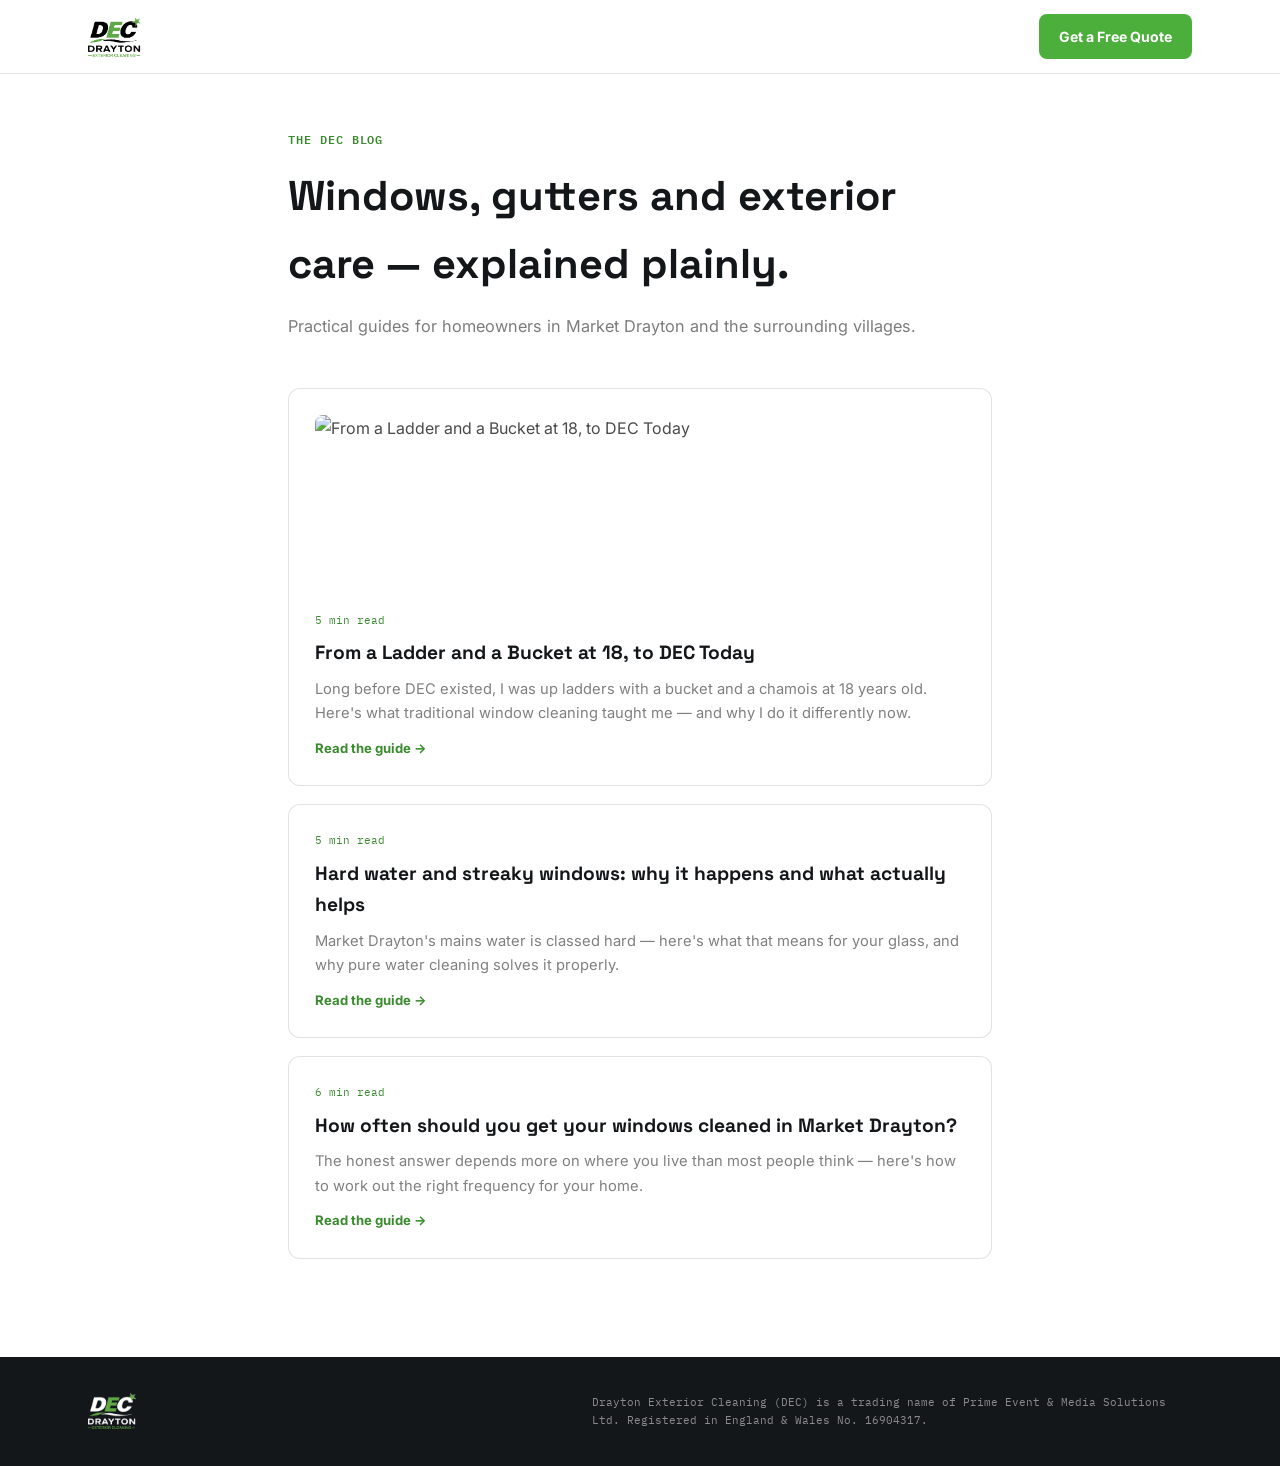
==== dec-site-cms/blog.html @ 6cbd9c51 "Update blog.html" ====
<!DOCTYPE html>
<html lang="en">
<head>
<meta charset="UTF-8">
<meta name="viewport" content="width=device-width, initial-scale=1.0">
<title>Blog | DEC — Drayton Exterior Cleaning</title>
<meta name="description" content="Tips and guides on window cleaning, gutters and exterior care for homes in Market Drayton and Shropshire.">
<link rel="canonical" href="https://draytonclean.co.uk/blog.html">
<meta property="og:type" content="website">
<meta property="og:title" content="Blog | DEC — Drayton Exterior Cleaning">
<meta property="og:description" content="Tips and guides on window cleaning, gutters and exterior care for homes in Market Drayton and Shropshire.">
<meta property="og:url" content="https://draytonclean.co.uk/blog.html">
<meta name="twitter:card" content="summary_large_image">
<link rel="icon" type="image/x-icon" href="/favicon.ico">
<link rel="icon" type="image/png" sizes="32x32" href="/favicon-32x32.png">
<link rel="icon" type="image/png" sizes="16x16" href="/favicon-16x16.png">
<link rel="apple-touch-icon" sizes="180x180" href="/apple-touch-icon.png">
<link rel="icon" type="image/png" sizes="192x192" href="/android-chrome-192x192.png">
<link rel="preconnect" href="https://fonts.googleapis.com">
<link href="https://fonts.googleapis.com/css2?family=Space+Grotesk:wght@500;600;700;800&family=Inter:wght@400;500;600;700&family=IBM+Plex+Mono:wght@500&display=swap" rel="stylesheet">
<script src="https://cdn.jsdelivr.net/npm/marked/marked.min.js"></script>
<style>
  :root{
    --black:#14171A; --green:#4CAF3C; --green-dark:#3A8A2E; --green-tint:#EAF6E7;
    --grey:#4A4A4A; --line:rgba(20,23,26,0.12); --offwhite:#F7F8F6;
    --display:'Space Grotesk',sans-serif; --body:'Inter',sans-serif; --mono:'IBM Plex Mono',monospace;
  }
  *{box-sizing:border-box;}
  body{margin:0; background:#fff; color:var(--grey); font-family:var(--body); font-size:16px; line-height:1.65;}
  h1,h2{font-family:var(--display); margin:0; color:var(--black);}
  p{margin:0;} a{color:inherit; text-decoration:none;}
  .wrap{max-width:760px; margin:0 auto; padding:0 28px;}
  @media (max-width:640px){.wrap{padding:0 20px;}}
  header{position:sticky; top:0; z-index:50; background:rgba(255,255,255,0.92); backdrop-filter:blur(10px); border-bottom:1px solid var(--line);}
  .nav{max-width:1160px; margin:0 auto; padding:14px 28px; display:flex; align-items:center; justify-content:space-between;}
  .brand{display:flex; flex-direction:column; line-height:1;}
  .brand .mark{font-family:var(--display); font-weight:800; font-size:1.5rem; color:var(--black);}
  .brand .mark span{color:var(--green);}
  .btn{display:inline-flex; align-items:center; font-family:var(--body); font-weight:700; font-size:0.88rem; padding:11px 20px; border-radius:8px; background:var(--green); color:#fff;}
  .eyebrow{font-family:var(--mono); font-size:0.74rem; letter-spacing:0.08em; text-transform:uppercase; color:var(--green-dark); font-weight:600; margin-bottom:12px;}
  .blog-hero{padding:56px 0 36px;}
  .blog-hero h1{font-size:clamp(1.9rem,4vw,2.6rem); font-weight:800;}
  .blog-hero p{margin-top:14px; opacity:0.72; font-size:1.02rem;}
  #postList{padding:12px 0 88px; display:flex; flex-direction:column; gap:18px;}
  .post-card{background:#fff; border:1px solid var(--line); border-radius:12px; padding:26px; cursor:pointer; transition:box-shadow .15s ease, transform .15s ease; overflow:hidden;}
  .post-card img{width:100%; height:180px; object-fit:cover; border-radius:8px; margin-bottom:16px; display:block;}
  #detailImage{width:100%; max-height:360px; object-fit:cover; border-radius:12px; margin-bottom:24px; display:none;}
  .post-card:hover{box-shadow:0 14px 30px rgba(20,23,26,0.08); transform:translateY(-2px); border-color:var(--green);}
  .post-meta{font-family:var(--mono); font-size:0.7rem; color:var(--green-dark);}
  .post-card h2{margin-top:8px; font-size:1.2rem; font-weight:700;}
  .post-card .excerpt{margin-top:8px; font-size:0.92rem; opacity:0.7;}
  .read-more{margin-top:12px; font-size:0.82rem; font-weight:700; color:var(--green-dark);}
  #postDetail{display:none; padding:56px 0 88px;}
  #postDetail h1{font-size:clamp(1.7rem,3.4vw,2.3rem); margin-bottom:22px;}
  #postDetail .body p{margin-bottom:16px; font-size:1rem;}
  #postDetail .body h2{font-size:1.2rem; margin:28px 0 10px;}
  #postDetail .body ul{margin:0 0 16px; padding-left:20px;}
  #postDetail .body li{margin-bottom:6px;}
  .back-link{display:inline-block; margin-bottom:20px; font-size:0.88rem; font-weight:700; color:var(--green-dark);}
  #emptyState{padding:20px 0; opacity:0.6; font-size:0.92rem;}
  footer{background:var(--black); color:#fff; padding:36px 0; margin-top:10px;}
  .footer-inner{max-width:1160px; margin:0 auto; padding:0 28px; display:flex; justify-content:space-between; align-items:center; flex-wrap:wrap; gap:18px;}
  .legal-line{font-family:var(--mono); font-size:0.7rem; opacity:0.5; max-width:600px;}
</style>
</head>
<body>
<header>
  <div class="nav">
    <a class="brand" href="index.html"><img src="content/uploads/dec-logo.png" alt="Drayton Exterior Cleaning" style="height:40px;width:auto;"></a>
    <a class="btn" href="index.html#booking">Get a Free Quote</a>
  </div>
</header>
<main class="wrap">
  <section class="blog-hero">
    <div class="eyebrow">The DEC Blog</div>
    <h1>Windows, gutters and exterior care — explained plainly.</h1>
    <p>Practical guides for homeowners in Market Drayton and the surrounding villages.</p>
  </section>
  <section id="postList"></section>
  <p id="emptyState" style="display:none;">No posts yet — check back soon.</p>
  <article id="postDetail">
    <a class="back-link" href="#" id="backLink">← Back to the blog</a>
    <img id="detailImage" src="" alt="">
    <div class="post-meta" id="detailMeta"></div>
    <h1 id="detailTitle"></h1>
    <div class="body" id="detailBody"></div>
  </article>
</main>
<footer>
  <div class="footer-inner">
    <img src="content/uploads/dec-logo-dark.png" alt="Drayton Exterior Cleaning" style="height:36px;width:auto;">
    <p class="legal-line">Drayton Exterior Cleaning (DEC) is a trading name of Prime Event &amp; Media Solutions Ltd. Registered in England &amp; Wales No. 16904317.</p>
  </div>
</footer>
<script>
  var posts = [];
  function slugify(title){
    return title.toLowerCase().replace(/[^a-z0-9]+/g, '-').replace(/(^-|-$)/g, '');
  }
  function renderList(){
    var listEl = document.getElementById('postList');
    var emptyEl = document.getElementById('emptyState');
    if (!posts.length){ emptyEl.style.display = 'block'; return; }
    var sorted = posts.slice().sort(function(a,b){ return new Date(b.date) - new Date(a.date); });
    listEl.innerHTML = sorted.map(function(p){
      var slug = slugify(p.title);
      return '<div class="post-card" onclick="location.hash=\'' + slug + '\'">' +
        (p.image ? '<img src="' + p.image + '" alt="' + p.title + '">' : '') +
        '<div class="post-meta">' + (p.readtime || '') + '</div>' +
        '<h2>' + p.title + '</h2>' +
        '<p class="excerpt">' + p.excerpt + '</p>' +
        '<div class="read-more">Read the guide →</div>' +
      '</div>';
    }).join('');
  }
  function renderDetail(slug){
    var post = posts.find(function(p){ return slugify(p.title) === slug; });
    if (!post) { location.hash = ''; return; }
    document.getElementById('postList').style.display = 'none';
    document.getElementById('emptyState').style.display = 'none';
    document.getElementById('postDetail').style.display = 'block';
    var detailImg = document.getElementById('detailImage');
    if (post.image) { detailImg.src = post.image; detailImg.alt = post.title; detailImg.style.display = 'block'; }
    else { detailImg.style.display = 'none'; }
    document.getElementById('detailMeta').textContent = (post.readtime || '') + (post.date ? ' · ' + new Date(post.date).toLocaleDateString('en-GB', {day:'numeric', month:'short', year:'numeric'}) : '');
    document.getElementById('detailTitle').textContent = post.title;
    document.getElementById('detailBody').innerHTML = window.marked ? window.marked.parse(post.body || '') : (post.body || '');
  }
  function route(){
    var slug = location.hash.replace('#', '');
    if (slug){
      renderDetail(slug);
    } else {
      document.getElementById('postDetail').style.display = 'none';
      document.getElementById('postList').style.display = 'flex';
      if (posts.length) document.getElementById('emptyState').style.display = 'none';
    }
  }
  document.getElementById('backLink').addEventListener('click', function(e){ e.preventDefault(); location.hash = ''; });
  window.addEventListener('hashchange', route);
  fetch('content/posts.json')
    .then(function(r){ return r.json(); })
    .then(function(data){
      posts = data.blog || [];
      renderList();
      route();
    })
    .catch(function(){
      document.getElementById('emptyState').style.display = 'block';
    });
</script>
</body>
</html>
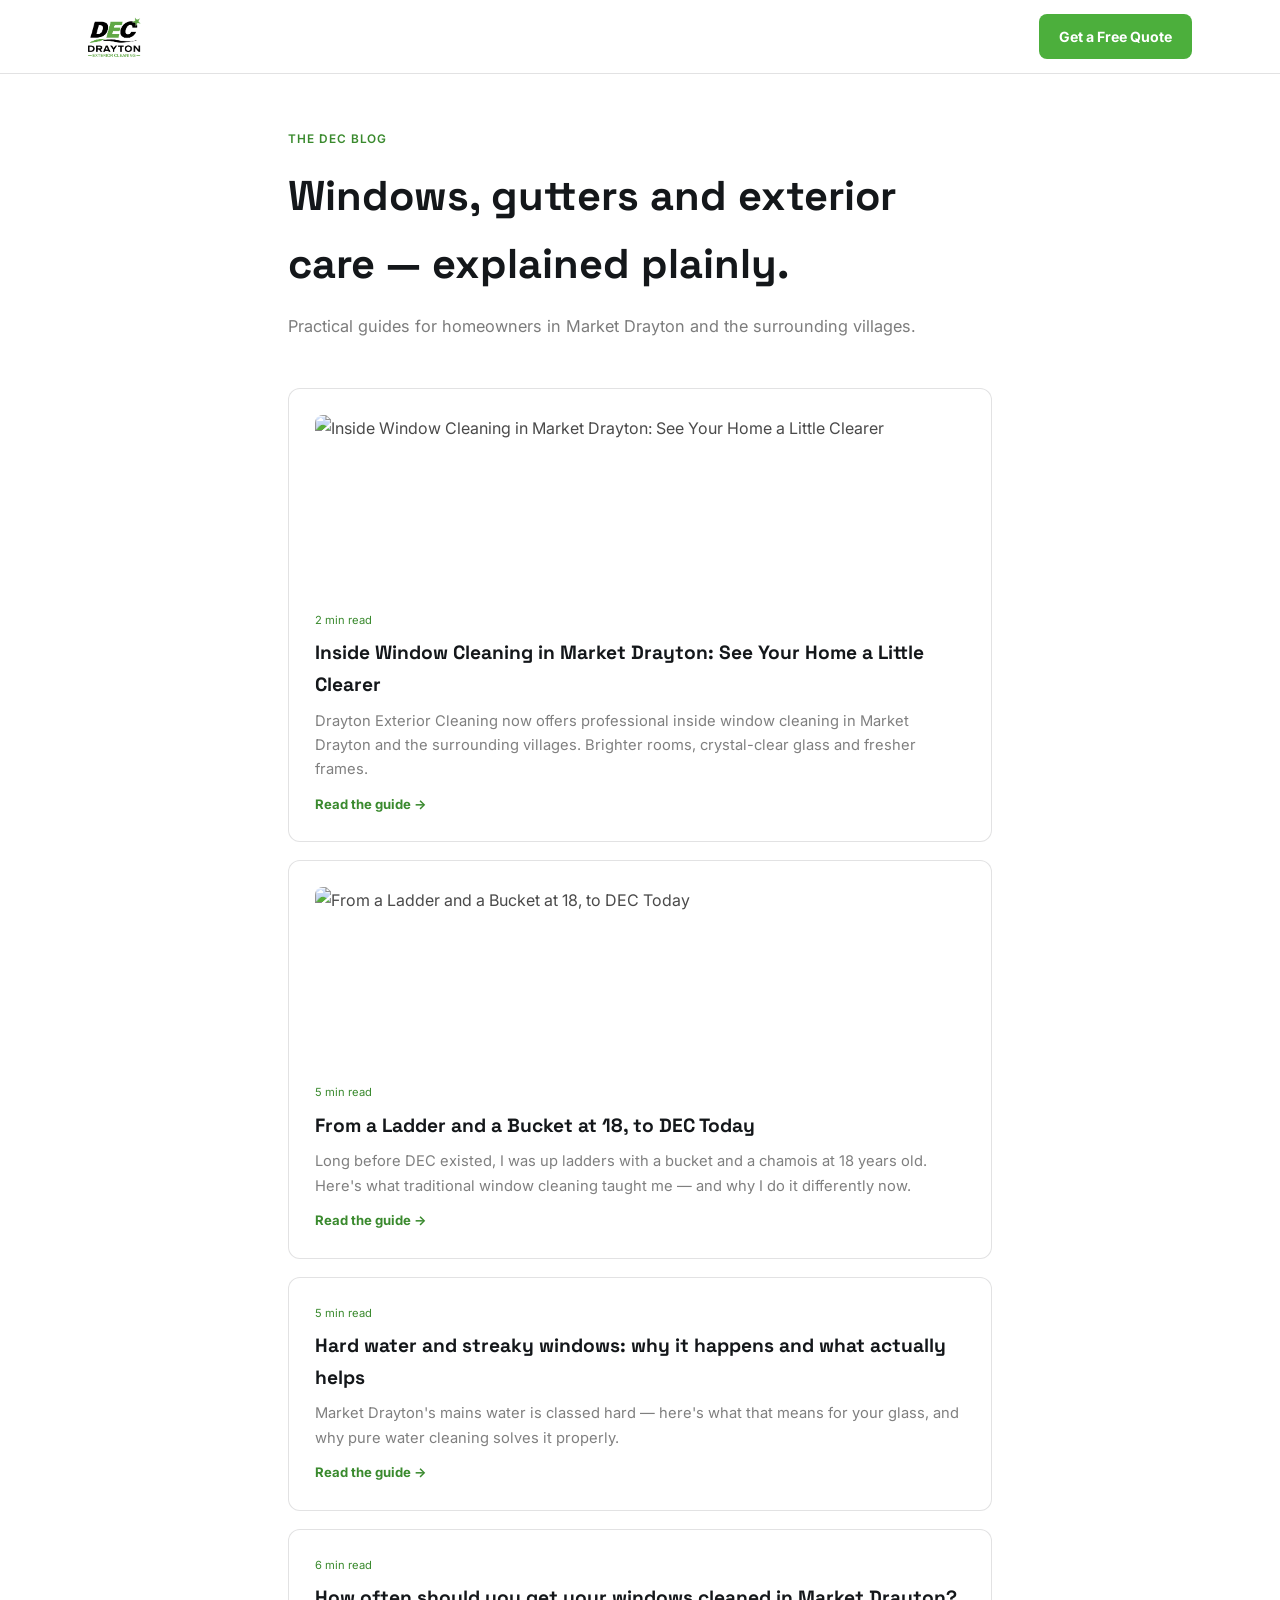
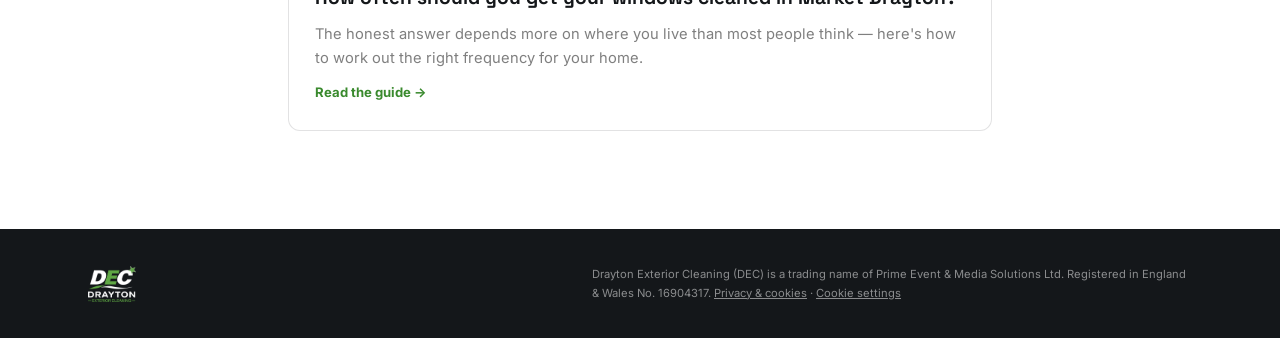
==== commit aefd53b9: "Add files via upload" ====
--- a/dec-site-cms/blog.html
+++ b/dec-site-cms/blog.html
@@ -3,6 +3,8 @@
 <head>
 <meta charset="UTF-8">
 <meta name="viewport" content="width=device-width, initial-scale=1.0">
+<!-- Cookie consent: Google Analytics only loads after "Accept" -->
+<script src="/dec-consent.js"></script>
 <title>Blog | DEC — Drayton Exterior Cleaning</title>
 <meta name="description" content="Tips and guides on window cleaning, gutters and exterior care for homes in Market Drayton and Shropshire.">
 <link rel="canonical" href="https://draytonclean.co.uk/blog.html">
@@ -11,19 +13,20 @@
 <meta property="og:description" content="Tips and guides on window cleaning, gutters and exterior care for homes in Market Drayton and Shropshire.">
 <meta property="og:url" content="https://draytonclean.co.uk/blog.html">
 <meta name="twitter:card" content="summary_large_image">
+  <meta property="og:image" content="https://draytonclean.co.uk/content/uploads/og-image.png"> <meta name="twitter:image" content="https://draytonclean.co.uk/content/uploads/og-image.png">
 <link rel="icon" type="image/x-icon" href="/favicon.ico">
 <link rel="icon" type="image/png" sizes="32x32" href="/favicon-32x32.png">
 <link rel="icon" type="image/png" sizes="16x16" href="/favicon-16x16.png">
 <link rel="apple-touch-icon" sizes="180x180" href="/apple-touch-icon.png">
 <link rel="icon" type="image/png" sizes="192x192" href="/android-chrome-192x192.png">
 <link rel="preconnect" href="https://fonts.googleapis.com">
-<link href="https://fonts.googleapis.com/css2?family=Space+Grotesk:wght@500;600;700;800&family=Inter:wght@400;500;600;700&family=IBM+Plex+Mono:wght@500&display=swap" rel="stylesheet">
+<link href="https://fonts.googleapis.com/css2?family=Space+Grotesk:wght@600;700;800&family=Inter:wght@400;600;700&display=swap" rel="stylesheet">
 <script src="https://cdn.jsdelivr.net/npm/marked/marked.min.js"></script>
 <style>
   :root{
     --black:#14171A; --green:#4CAF3C; --green-dark:#3A8A2E; --green-tint:#EAF6E7;
     --grey:#4A4A4A; --line:rgba(20,23,26,0.12); --offwhite:#F7F8F6;
-    --display:'Space Grotesk',sans-serif; --body:'Inter',sans-serif; --mono:'IBM Plex Mono',monospace;
+    --display:'Space Grotesk',sans-serif; --body:'Inter',sans-serif; --mono:'Inter',sans-serif;
   }
   *{box-sizing:border-box;}
   body{margin:0; background:#fff; color:var(--grey); font-family:var(--body); font-size:16px; line-height:1.65;}
@@ -54,13 +57,21 @@
   #postDetail h1{font-size:clamp(1.7rem,3.4vw,2.3rem); margin-bottom:22px;}
   #postDetail .body p{margin-bottom:16px; font-size:1rem;}
   #postDetail .body h2{font-size:1.2rem; margin:28px 0 10px;}
-  #postDetail .body ul{margin:0 0 16px; padding-left:20px;}
+    #postDetail .body ul{margin:0 0 16px; padding-left:20px;}
   #postDetail .body li{margin-bottom:6px;}
+  #postDetail .body iframe{width:100%; aspect-ratio:16/9; height:auto; border:0; border-radius:10px; margin:20px 0; display:block;}
   .back-link{display:inline-block; margin-bottom:20px; font-size:0.88rem; font-weight:700; color:var(--green-dark);}
   #emptyState{padding:20px 0; opacity:0.6; font-size:0.92rem;}
   footer{background:var(--black); color:#fff; padding:36px 0; margin-top:10px;}
   .footer-inner{max-width:1160px; margin:0 auto; padding:0 28px; display:flex; justify-content:space-between; align-items:center; flex-wrap:wrap; gap:18px;}
   .legal-line{font-family:var(--mono); font-size:0.7rem; opacity:0.5; max-width:600px;}
+
+  /* Respect visitors who turn off animations */
+  @media (prefers-reduced-motion: reduce){
+    html{scroll-behavior:auto !important;}
+    *,*::before,*::after{animation-duration:.01ms !important; animation-iteration-count:1 !important; transition-duration:.01ms !important;}
+  }
+  a:focus-visible,button:focus-visible,input:focus-visible,select:focus-visible,textarea:focus-visible{outline:3px solid var(--green-dark); outline-offset:2px;}
 </style>
 </head>
 <body>
@@ -76,7 +87,12 @@
     <h1>Windows, gutters and exterior care — explained plainly.</h1>
     <p>Practical guides for homeowners in Market Drayton and the surrounding villages.</p>
   </section>
-  <section id="postList"></section>
+  <section id="postList">
+<a class="post-card" href="#inside-window-cleaning-in-market-drayton-see-your-home-a-little-clearer" style="display:block;"><img src="/content/uploads/inside-window-cleaning.jpg" alt="Inside Window Cleaning in Market Drayton: See Your Home a Little Clearer" loading="lazy" decoding="async"><div class="post-meta">2 min read</div><h2>Inside Window Cleaning in Market Drayton: See Your Home a Little Clearer</h2><p class="excerpt">Drayton Exterior Cleaning now offers professional inside window cleaning in Market Drayton and the surrounding villages. Brighter rooms, crystal-clear glass and fresher frames.</p><div class="read-more">Read the guide →</div></a>
+<a class="post-card" href="#from-a-ladder-and-a-bucket-at-18-to-dec-today" style="display:block;"><img src="/content/uploads/img_5824.jpeg" alt="From a Ladder and a Bucket at 18, to DEC Today" loading="lazy" decoding="async"><div class="post-meta">5 min read</div><h2>From a Ladder and a Bucket at 18, to DEC Today</h2><p class="excerpt">Long before DEC existed, I was up ladders with a bucket and a chamois at 18 years old. Here&#x27;s what traditional window cleaning taught me — and why I do it differently now.</p><div class="read-more">Read the guide →</div></a>
+<a class="post-card" href="#hard-water-and-streaky-windows-why-it-happens-and-what-actually-helps" style="display:block;"><div class="post-meta">5 min read</div><h2>Hard water and streaky windows: why it happens and what actually helps</h2><p class="excerpt">Market Drayton&#x27;s mains water is classed hard — here&#x27;s what that means for your glass, and why pure water cleaning solves it properly.</p><div class="read-more">Read the guide →</div></a>
+<a class="post-card" href="#how-often-should-you-get-your-windows-cleaned-in-market-drayton" style="display:block;"><div class="post-meta">6 min read</div><h2>How often should you get your windows cleaned in Market Drayton?</h2><p class="excerpt">The honest answer depends more on where you live than most people think — here&#x27;s how to work out the right frequency for your home.</p><div class="read-more">Read the guide →</div></a>
+</section>
   <p id="emptyState" style="display:none;">No posts yet — check back soon.</p>
   <article id="postDetail">
     <a class="back-link" href="#" id="backLink">← Back to the blog</a>
@@ -89,7 +105,7 @@
 <footer>
   <div class="footer-inner">
     <img src="content/uploads/dec-logo-dark.png" alt="Drayton Exterior Cleaning" style="height:36px;width:auto;">
-    <p class="legal-line">Drayton Exterior Cleaning (DEC) is a trading name of Prime Event &amp; Media Solutions Ltd. Registered in England &amp; Wales No. 16904317.</p>
+    <p class="legal-line">Drayton Exterior Cleaning (DEC) is a trading name of Prime Event &amp; Media Solutions Ltd. Registered in England &amp; Wales No. 16904317. <a href="/privacy" style="text-decoration:underline;">Privacy &amp; cookies</a> · <a href="#" data-cookie-settings style="text-decoration:underline;">Cookie settings</a></p>
   </div>
 </footer>
 <script>
@@ -104,13 +120,13 @@
     var sorted = posts.slice().sort(function(a,b){ return new Date(b.date) - new Date(a.date); });
     listEl.innerHTML = sorted.map(function(p){
       var slug = slugify(p.title);
-      return '<div class="post-card" onclick="location.hash=\'' + slug + '\'">' +
-        (p.image ? '<img src="' + p.image + '" alt="' + p.title + '">' : '') +
+      return '<a class="post-card" href="#' + slug + '" style="display:block;">' +
+        (p.image ? '<img src="' + p.image + '" alt="' + p.title.replace(/"/g,'&quot;') + '" loading="lazy">' : '') +
         '<div class="post-meta">' + (p.readtime || '') + '</div>' +
         '<h2>' + p.title + '</h2>' +
         '<p class="excerpt">' + p.excerpt + '</p>' +
         '<div class="read-more">Read the guide →</div>' +
-      '</div>';
+      '</a>';
     }).join('');
   }
   function renderDetail(slug){
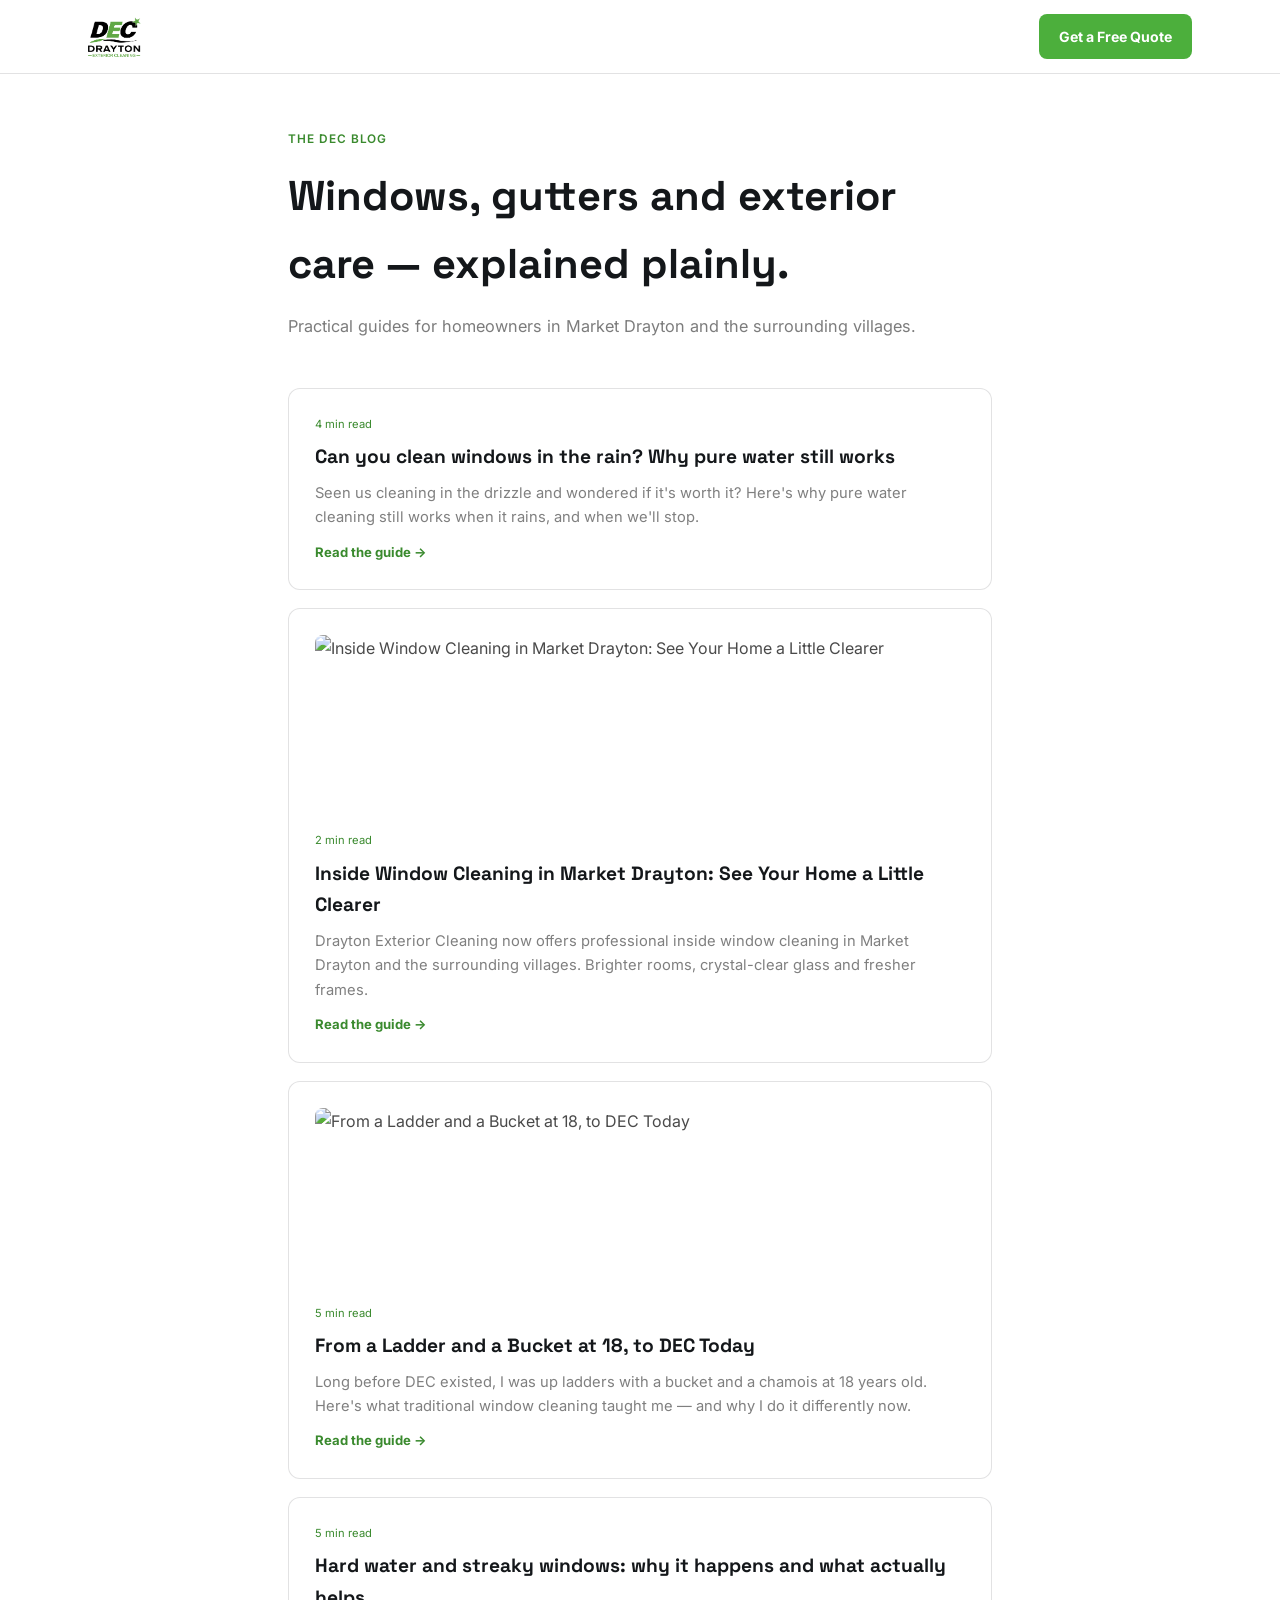
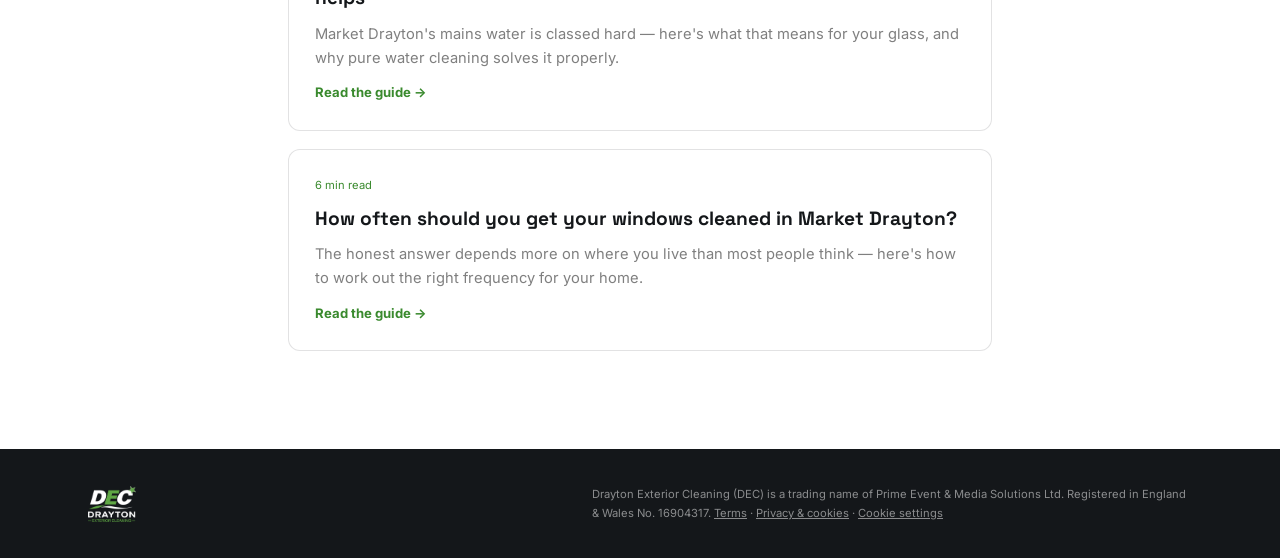
==== commit 7d37f5d8: "Add terms and conditions page and link it from calculators and footers Co-Authored-By: Claude Opus 5" ====
--- a/dec-site-cms/blog.html
+++ b/dec-site-cms/blog.html
@@ -105,7 +105,7 @@
 <footer>
   <div class="footer-inner">
     <img src="content/uploads/dec-logo-dark.png" alt="Drayton Exterior Cleaning" style="height:36px;width:auto;">
-    <p class="legal-line">Drayton Exterior Cleaning (DEC) is a trading name of Prime Event &amp; Media Solutions Ltd. Registered in England &amp; Wales No. 16904317. <a href="/privacy" style="text-decoration:underline;">Privacy &amp; cookies</a> · <a href="#" data-cookie-settings style="text-decoration:underline;">Cookie settings</a></p>
+    <p class="legal-line">Drayton Exterior Cleaning (DEC) is a trading name of Prime Event &amp; Media Solutions Ltd. Registered in England &amp; Wales No. 16904317. <a href="/terms" style="text-decoration:underline;">Terms</a> · <a href="/privacy" style="text-decoration:underline;">Privacy &amp; cookies</a> · <a href="#" data-cookie-settings style="text-decoration:underline;">Cookie settings</a></p>
   </div>
 </footer>
 <script>
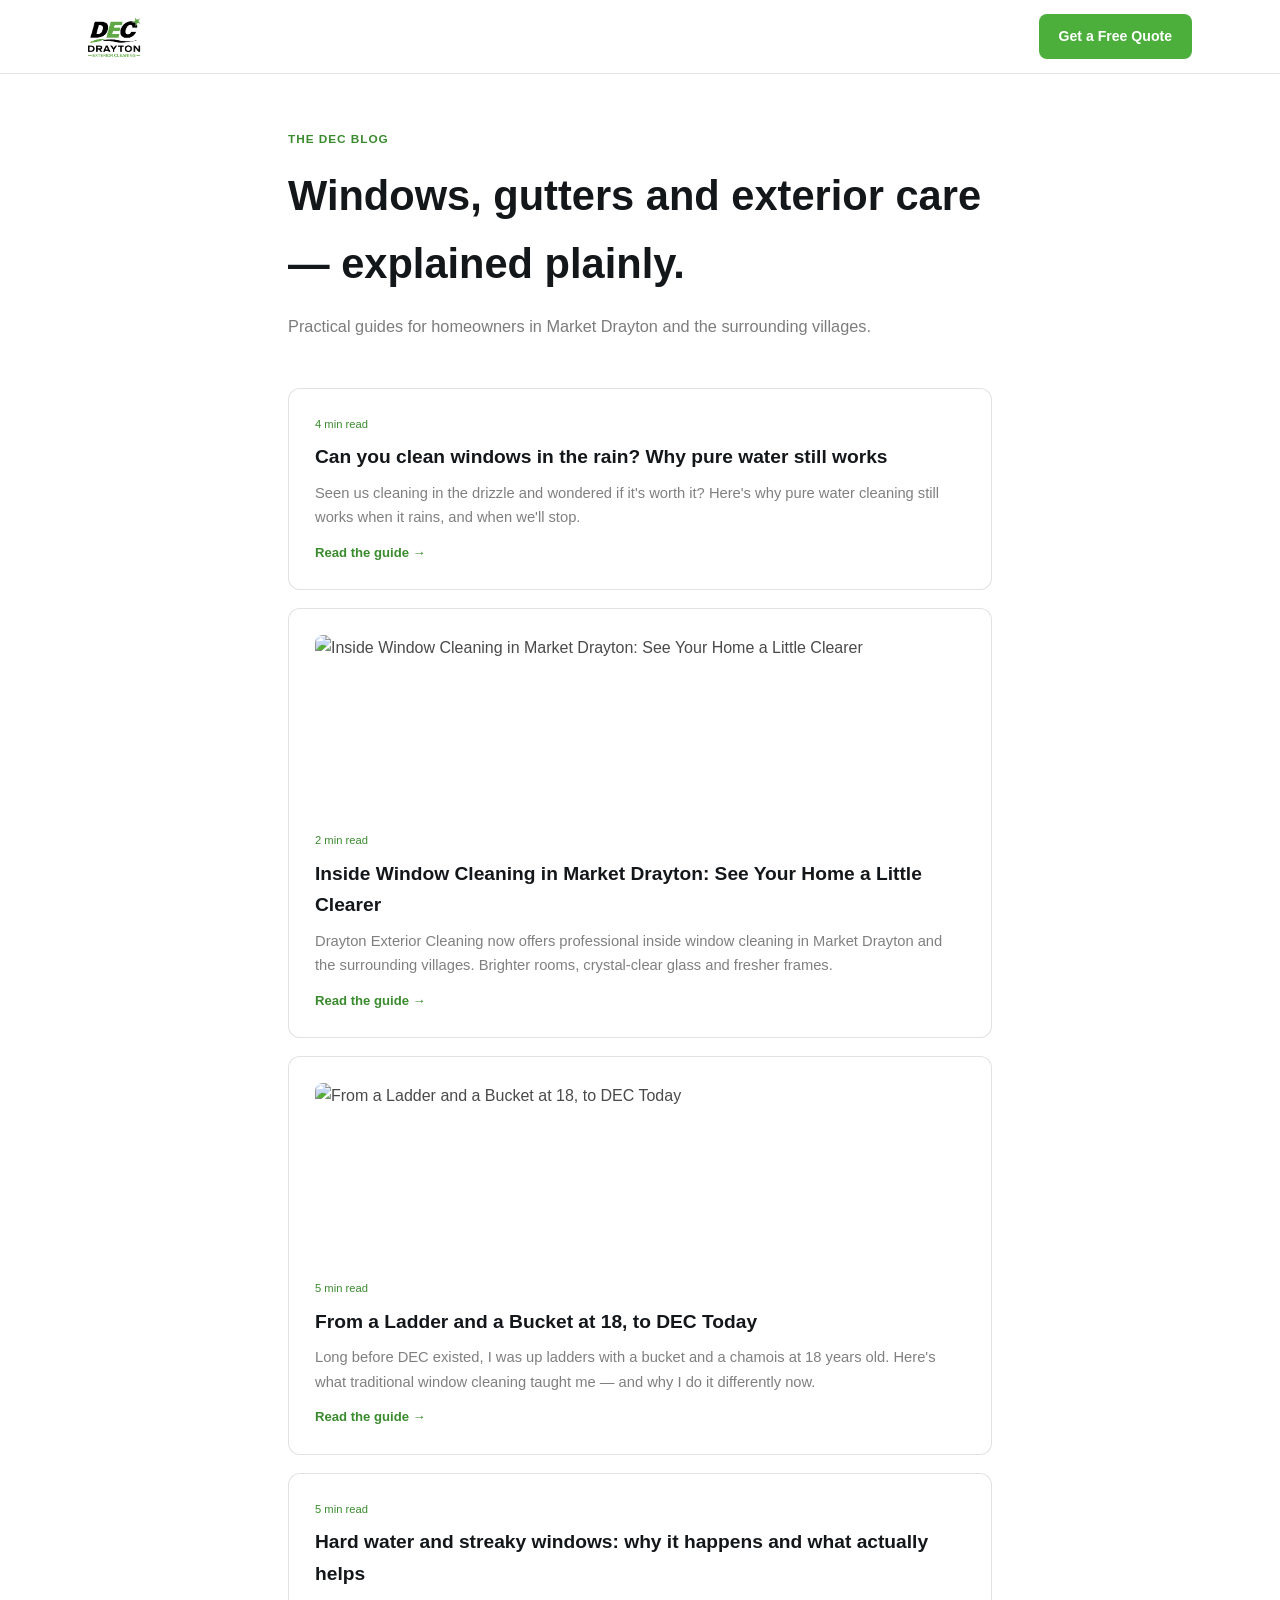
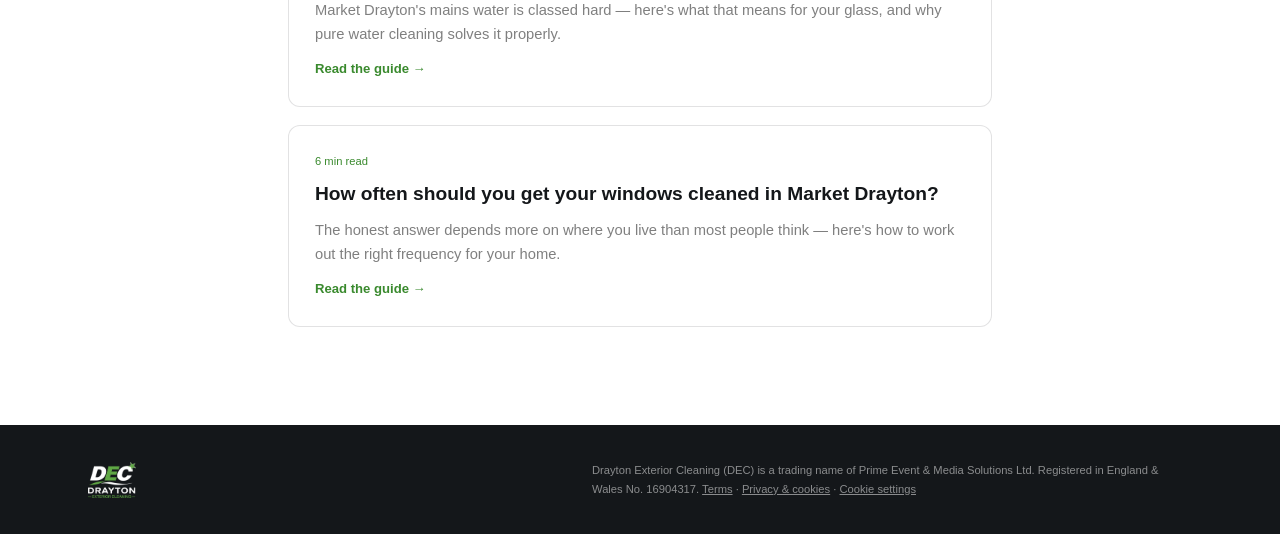
==== commit 151ea05d: "Self-host brand fonts and add Instagram link Serve Inter and Space Grotesk from /fonts instead of Go" ====
--- a/dec-site-cms/blog.html
+++ b/dec-site-cms/blog.html
@@ -19,8 +19,9 @@
 <link rel="icon" type="image/png" sizes="16x16" href="/favicon-16x16.png">
 <link rel="apple-touch-icon" sizes="180x180" href="/apple-touch-icon.png">
 <link rel="icon" type="image/png" sizes="192x192" href="/android-chrome-192x192.png">
-<link rel="preconnect" href="https://fonts.googleapis.com">
-<link href="https://fonts.googleapis.com/css2?family=Space+Grotesk:wght@600;700;800&family=Inter:wght@400;600;700&display=swap" rel="stylesheet">
+<link rel="preload" href="/fonts/inter-latin-400-normal.woff2" as="font" type="font/woff2" crossorigin>
+<link rel="preload" href="/fonts/space-grotesk-latin-700-normal.woff2" as="font" type="font/woff2" crossorigin>
+<link rel="stylesheet" href="/fonts/fonts.css">
 <script src="https://cdn.jsdelivr.net/npm/marked/marked.min.js"></script>
 <style>
   :root{
